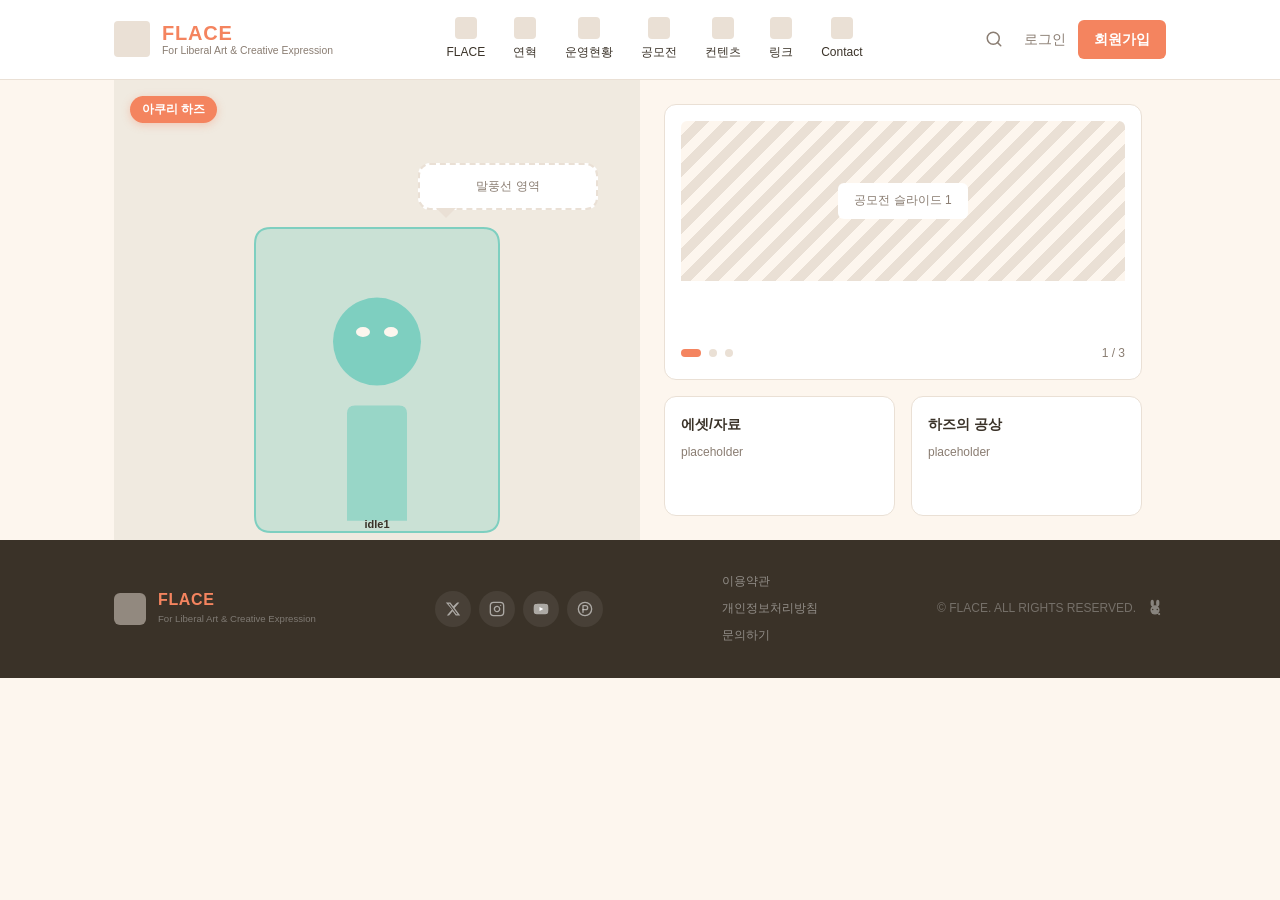
==== index.html @ d56f34ef "init: FLACE 웹사이트 초기 구조" ====
<!DOCTYPE html>
<html lang="ko">
<head>
  <meta charset="UTF-8" />
  <meta name="viewport" content="width=device-width, initial-scale=1.0" />
  <meta name="description" content="FLACE 공식 웹사이트 — For Liberal Art & Creative Expression" />
  <title>FLACE</title>
  <link rel="stylesheet" href="css/style.css" />
</head>
<body>

  <!-- ===== HEADER ===== -->
  <header class="site-header">
    <div class="nav-container">

      <!-- 좌측: 로고 -->
      <a href="index.html" class="nav-logo">
        <span class="nav-logo__mark icon-placeholder" aria-hidden="true"></span>
        <div class="nav-logo__group">
          <span class="nav-logo__name">FLACE</span>
          <span class="nav-logo__sub">For Liberal Art &amp; Creative Expression</span>
        </div>
      </a>

      <!-- 중앙+우측 드로어 (데스크탑: 수평 / 모바일: 드롭다운) -->
      <div class="nav-drawer" id="navDrawer">

        <!-- 중앙: 네비 항목 -->
        <ul class="nav-menu">
          <li class="nav-item">
            <a href="pages/flace.html" class="nav-link">
              <span class="nav-link__icon icon-placeholder" aria-hidden="true"></span>
              <span class="nav-link__text">FLACE</span>
            </a>
          </li>
          <li class="nav-item">
            <a href="pages/history.html" class="nav-link">
              <span class="nav-link__icon icon-placeholder" aria-hidden="true"></span>
              <span class="nav-link__text">연혁</span>
            </a>
          </li>
          <li class="nav-item">
            <a href="pages/operation.html" class="nav-link">
              <span class="nav-link__icon icon-placeholder" aria-hidden="true"></span>
              <span class="nav-link__text">운영현황</span>
            </a>
          </li>
          <li class="nav-item">
            <a href="pages/contest.html" class="nav-link">
              <span class="nav-link__icon icon-placeholder" aria-hidden="true"></span>
              <span class="nav-link__text">공모전</span>
            </a>
          </li>
          <li class="nav-item">
            <a href="pages/contents.html" class="nav-link">
              <span class="nav-link__icon icon-placeholder" aria-hidden="true"></span>
              <span class="nav-link__text">컨텐츠</span>
            </a>
          </li>
          <li class="nav-item">
            <a href="pages/links.html" class="nav-link">
              <span class="nav-link__icon icon-placeholder" aria-hidden="true"></span>
              <span class="nav-link__text">링크</span>
            </a>
          </li>
          <li class="nav-item">
            <a href="pages/contact.html" class="nav-link">
              <span class="nav-link__icon icon-placeholder" aria-hidden="true"></span>
              <span class="nav-link__text">Contact</span>
            </a>
          </li>
        </ul>

        <!-- 우측: 검색·로그인·회원가입 -->
        <div class="nav-actions">
          <button class="nav-search-btn" aria-label="검색">
            <svg xmlns="http://www.w3.org/2000/svg" width="18" height="18" viewBox="0 0 24 24"
                 fill="none" stroke="currentColor" stroke-width="2" stroke-linecap="round" stroke-linejoin="round"
                 aria-hidden="true">
              <circle cx="11" cy="11" r="8"/><line x1="21" y1="21" x2="16.65" y2="16.65"/>
            </svg>
          </button>
          <a href="#" class="nav-login">로그인</a>
          <a href="#" class="btn btn--primary">회원가입</a>
        </div>

      </div><!-- /nav-drawer -->

      <!-- 모바일 햄버거 -->
      <button class="nav-toggle" id="navToggle" aria-label="메뉴 열기" aria-expanded="false">
        <span class="nav-toggle__bar"></span>
        <span class="nav-toggle__bar"></span>
        <span class="nav-toggle__bar"></span>
      </button>

    </div>
  </header>


  <!-- ===== MAIN ===== -->
  <main>

    <!-- ── HERO SECTION ── -->
    <section class="section section--hero" id="hero">
      <div class="container">
        <div class="hero__layout">

          <!-- 좌측: 캐릭터 스테이지 -->
          <div class="hero__left">
            <!-- Layer 0: 배경 -->
            <div class="hero__bg" aria-hidden="true"></div>

            <!-- Layer 1: 말풍선 -->
            <div class="hero__bubble" id="heroBubble" aria-hidden="true">
              <img class="hero__bubble-img" id="heroBubbleImg" src="" alt="" />
              <!-- 이미지 없을 때 보이는 placeholder -->
              <div class="hero__bubble-ph">말풍선 영역</div>
            </div>

            <!-- Layer 2: 캐릭터 캔버스 -->
            <div class="hero__character" id="heroCharacter">
              <canvas class="sprite-canvas" id="spriteCanvas"
                      width="260" height="320" aria-label="캐릭터 애니메이션"></canvas>
            </div>

            <!-- Layer 3: 아쿠리 하즈 태그 버튼 -->
            <button class="hero__tag-btn" id="tagBtn" aria-haspopup="dialog">
              아쿠리 하즈
            </button>
          </div>

          <!-- 우측: 카드 영역 -->
          <div class="hero__right">

            <!-- 공모전 슬라이더 -->
            <div class="hero-card hero-card--contest" id="contestSlider" aria-label="공모전 슬라이더">
              <div class="slider__viewport">
                <div class="slider__track" id="sliderTrack">
                  <!-- 각 슬라이드의 src를 공모전별 이미지로 교체 -->
                  <div class="slider__slide slide-ph">
                    <img class="slide__img" src="assets/images/card_contest.png" alt="공모전 1"
                         onerror="this.style.display='none'" loading="lazy">
                    <p class="slide-ph__label">공모전 슬라이드 1</p>
                  </div>
                  <div class="slider__slide slide-ph">
                    <img class="slide__img" src="assets/images/card_contest.png" alt="공모전 2"
                         onerror="this.style.display='none'" loading="lazy">
                    <p class="slide-ph__label">공모전 슬라이드 2</p>
                  </div>
                  <div class="slider__slide slide-ph">
                    <img class="slide__img" src="assets/images/card_contest.png" alt="공모전 3"
                         onerror="this.style.display='none'" loading="lazy">
                    <p class="slide-ph__label">공모전 슬라이드 3</p>
                  </div>
                </div>
              </div>
              <div class="slider__controls">
                <div class="slider__dots" id="sliderDots">
                  <button class="slider__dot is-active" data-index="0" aria-label="1번 슬라이드"></button>
                  <button class="slider__dot" data-index="1" aria-label="2번 슬라이드"></button>
                  <button class="slider__dot" data-index="2" aria-label="3번 슬라이드"></button>
                </div>
                <span class="slider__counter" id="sliderCounter">1 / 3</span>
              </div>
            </div>

            <!-- 하단 2 카드 -->
            <div class="hero__bottom-cards">
              <div class="hero-card hero-card--assets">
                <div class="hero-card__img-wrap">
                  <img class="hero-card__img" src="assets/images/card_asset.png" alt="에셋/자료"
                       onerror="this.closest('.hero-card__img-wrap').style.display='none'" loading="lazy">
                </div>
                <h3 class="hero-card__title">에셋/자료</h3>
                <p class="hero-card__desc">placeholder</p>
              </div>
              <div class="hero-card hero-card--imagination">
                <div class="hero-card__img-wrap">
                  <img class="hero-card__img" src="assets/images/card_haz.png" alt="하즈의 공상"
                       onerror="this.closest('.hero-card__img-wrap').style.display='none'" loading="lazy">
                </div>
                <h3 class="hero-card__title">하즈의 공상</h3>
                <p class="hero-card__desc">placeholder</p>
              </div>
            </div>

          </div><!-- /hero__right -->
        </div><!-- /hero__layout -->
      </div>
    </section>

  </main>


  <!-- ===== FOOTER ===== -->
  <footer class="site-footer">
    <div class="container">
      <div class="footer__layout">

        <!-- 좌측: 브랜드 -->
        <div class="footer__brand">
          <span class="footer__logo-mark icon-placeholder" aria-hidden="true"></span>
          <div class="footer__logo-group">
            <p class="footer__logo-name">FLACE</p>
            <p class="footer__logo-sub">For Liberal Art &amp; Creative Expression</p>
          </div>
        </div>

        <!-- 중앙 좌: SNS 아이콘 -->
        <nav class="footer__sns" aria-label="SNS 링크">
          <a href="#" class="footer__sns-link" aria-label="X (Twitter)">
            <svg xmlns="http://www.w3.org/2000/svg" viewBox="0 0 24 24" width="16" height="16" fill="currentColor" aria-hidden="true">
              <path d="M18.244 2.25h3.308l-7.227 8.26 8.502 11.24H16.17l-4.714-6.231-5.401 6.231H2.747l7.73-8.835L1.254 2.25H8.08l4.261 5.635zm-1.161 17.52h1.833L7.084 4.126H5.117z"/>
            </svg>
          </a>
          <a href="#" class="footer__sns-link" aria-label="인스타그램">
            <svg xmlns="http://www.w3.org/2000/svg" viewBox="0 0 24 24" width="16" height="16" fill="none" stroke="currentColor" stroke-width="2" stroke-linecap="round" stroke-linejoin="round" aria-hidden="true">
              <rect x="2" y="2" width="20" height="20" rx="5" ry="5"/>
              <path d="M16 11.37A4 4 0 1 1 12.63 8 4 4 0 0 1 16 11.37z"/>
              <line x1="17.5" y1="6.5" x2="17.51" y2="6.5"/>
            </svg>
          </a>
          <a href="#" class="footer__sns-link" aria-label="유튜브">
            <svg xmlns="http://www.w3.org/2000/svg" viewBox="0 0 24 24" width="16" height="16" aria-hidden="true">
              <path fill="currentColor" d="M22.54 6.42a2.78 2.78 0 0 0-1.95-1.96C18.88 4 12 4 12 4s-6.88 0-8.59.46a2.78 2.78 0 0 0-1.95 1.96A29 29 0 0 0 1 12a29 29 0 0 0 .46 5.58 2.78 2.78 0 0 0 1.95 1.96C5.12 20 12 20 12 20s6.88 0 8.59-.46a2.78 2.78 0 0 0 1.95-1.96A29 29 0 0 0 23 12a29 29 0 0 0-.46-5.58z"/>
              <polygon fill="white" points="9.75 15.02 15.5 12 9.75 8.98 9.75 15.02"/>
            </svg>
          </a>
          <a href="#" class="footer__sns-link" aria-label="픽시브">
            <svg xmlns="http://www.w3.org/2000/svg" viewBox="0 0 24 24" width="16" height="16" fill="none" stroke="currentColor" stroke-width="2" stroke-linecap="round" stroke-linejoin="round" aria-hidden="true">
              <circle cx="12" cy="12" r="10"/>
              <path d="M9 7h4a3 3 0 0 1 0 6H9V7z"/>
              <line x1="9" y1="13" x2="9" y2="17"/>
            </svg>
          </a>
        </nav>

        <!-- 중앙 우: 텍스트 링크 -->
        <nav class="footer__links" aria-label="사이트 링크">
          <a href="#" class="footer__link">이용약관</a>
          <a href="#" class="footer__link">개인정보처리방침</a>
          <a href="#" class="footer__link">문의하기</a>
        </nav>

        <!-- 우측: 카피라이트 + 토끼 -->
        <div class="footer__copy-area">
          <p class="footer__copy">&copy; FLACE. ALL RIGHTS RESERVED.</p>
          <svg class="footer__rabbit" xmlns="http://www.w3.org/2000/svg" viewBox="0 0 24 24" width="22" height="22" fill="currentColor" aria-hidden="true">
            <ellipse cx="9" cy="5.5" rx="1.8" ry="3.5"/>
            <ellipse cx="15" cy="5.5" rx="1.8" ry="3.5"/>
            <circle cx="12" cy="13" r="5"/>
            <circle cx="9.5" cy="12.5" r="0.8" fill="var(--color-text)"/>
            <circle cx="14.5" cy="12.5" r="0.8" fill="var(--color-text)"/>
            <circle cx="16.5" cy="17.5" r="1.2"/>
          </svg>
        </div>

      </div>
    </div>
  </footer>


  <!-- ===== 아쿠리 하즈 팝업 ===== -->
  <div class="popup-overlay" id="tagPopup" aria-hidden="true" role="dialog"
       aria-modal="true" aria-labelledby="tagPopupTitle">
    <div class="popup">
      <button class="popup__close" id="tagPopupClose" aria-label="닫기">
        <svg xmlns="http://www.w3.org/2000/svg" width="20" height="20" viewBox="0 0 24 24"
             fill="none" stroke="currentColor" stroke-width="2.5" stroke-linecap="round" aria-hidden="true">
          <line x1="18" y1="6" x2="6" y2="18"/><line x1="6" y1="6" x2="18" y2="18"/>
        </svg>
      </button>
      <div class="popup__inner">
        <!-- 캐릭터 일러스트 (assets/images/haz_popup.png) -->
        <div class="popup__illust" id="popupIllust">
          <img class="popup__illust-img" src="assets/images/haz_popup.png" alt="아쿠리 하즈"
               onerror="this.closest('.popup__illust').classList.add('popup__illust--empty'); this.remove();">
        </div>
        <!-- 캐릭터 정보 -->
        <div class="popup__info">
          <h2 class="popup__name" id="tagPopupTitle">아쿠리 하즈</h2>
          <p class="popup__desc">
            FLACE의 마스코트 캐릭터입니다. 자유로운 창작을 사랑하며 다양한 캠페인에 함께합니다.
            추후 자세한 소개와 설정이 업데이트될 예정입니다.
          </p>
          <a href="pages/fanart_guide.html" class="btn btn--primary popup__guide-btn">
            2차 창작 가이드 보기 →
          </a>
        </div>
      </div>
    </div>
  </div>


  <script src="js/main.js"></script>
</body>
</html>
---- css/style.css ----
/* =============================================
   CSS VARIABLES
   ============================================= */
:root {
  /* Colors */
  --color-bg:         #FDF6EE;
  --color-bg-alt:     #FFF8F2;
  --color-primary:    #F4845F;
  --color-primary-dk: #D96A45;
  --color-mint:       #7ECFC0;
  --color-lavender:   #B8A9D9;
  --color-text:       #3A3228;
  --color-text-muted: #8A7D72;
  --color-border:     #EAE0D5;
  --color-white:      #FFFFFF;

  /* Typography */
  --font-base: 'Pretendard', 'Noto Sans KR', sans-serif;
  --fs-xs:  0.75rem;
  --fs-sm:  0.875rem;
  --fs-md:  1rem;
  --fs-lg:  1.25rem;
  --fs-xl:  1.5rem;
  --fs-2xl: 2rem;
  --fs-3xl: 2.75rem;

  /* Spacing */
  --sp-1:  0.25rem;
  --sp-2:  0.5rem;
  --sp-3:  0.75rem;
  --sp-4:  1rem;
  --sp-6:  1.5rem;
  --sp-8:  2rem;
  --sp-12: 3rem;
  --sp-16: 4rem;
  --sp-24: 6rem;

  /* Layout */
  --container-max: 1100px;
  --header-h:      80px;
  --radius-sm:     6px;
  --radius-md:     12px;
  --radius-lg:     20px;

  /* Transitions */
  --transition: 0.2s ease;
}


/* =============================================
   RESET
   ============================================= */
*, *::before, *::after {
  box-sizing: border-box;
  margin: 0;
  padding: 0;
}

html {
  scroll-behavior: smooth;
  font-size: 16px;
}

body {
  font-family: var(--font-base);
  background-color: var(--color-bg);
  color: var(--color-text);
  line-height: 1.6;
  -webkit-font-smoothing: antialiased;
}

img, svg { display: block; max-width: 100%; }
a { color: inherit; text-decoration: none; }
ul, ol { list-style: none; }
button { cursor: pointer; border: none; background: none; font: inherit; }


/* =============================================
   UTILITIES
   ============================================= */
.container {
  width: 100%;
  max-width: var(--container-max);
  margin-inline: auto;
  padding-inline: var(--sp-6);
}

.btn {
  display: inline-flex;
  align-items: center;
  justify-content: center;
  padding: var(--sp-2) var(--sp-4);
  border-radius: var(--radius-sm);
  font-size: var(--fs-sm);
  font-weight: 600;
  transition: background-color var(--transition), color var(--transition);
  white-space: nowrap;
}

.btn--primary {
  background-color: var(--color-primary);
  color: var(--color-white);
}
.btn--primary:hover { background-color: var(--color-primary-dk); }


/* =============================================
   HEADER / NAV
   ============================================= */
.site-header {
  position: sticky;
  top: 0;
  z-index: 200;
  height: var(--header-h);
  background-color: var(--color-white);
  border-bottom: 1px solid var(--color-border);
}

.nav-container {
  display: flex;
  align-items: center;
  height: 100%;
  max-width: var(--container-max);
  margin-inline: auto;
  padding-inline: var(--sp-6);
  gap: var(--sp-4);
}

/* ── 로고 ── */
.nav-logo {
  display: flex;
  align-items: center;
  gap: var(--sp-3);
  flex-shrink: 0;
  text-decoration: none;
}

.nav-logo__mark {
  width: 36px;
  height: 36px;
  border-radius: var(--radius-sm);
  flex-shrink: 0;
}

.nav-logo__group {
  display: flex;
  flex-direction: column;
  line-height: 1.2;
}

.nav-logo__name {
  font-size: var(--fs-lg);
  font-weight: 800;
  color: var(--color-primary);
  letter-spacing: 0.04em;
}

.nav-logo__sub {
  font-size: 0.65rem;
  color: var(--color-text-muted);
  white-space: nowrap;
}

/* ── 드로어 (중앙 + 우측 묶음) ── */
.nav-drawer {
  display: flex;
  align-items: center;
  flex: 1;
  gap: var(--sp-4);
  justify-content: space-between;
}

/* ── 네비 메뉴 ── */
.nav-menu {
  display: flex;
  align-items: center;
  gap: var(--sp-1);
  margin-inline: auto;
}

.nav-link {
  display: flex;
  flex-direction: column;
  align-items: center;
  gap: var(--sp-1);
  padding: var(--sp-2) var(--sp-3);
  border-radius: var(--radius-sm);
  color: var(--color-text);
  transition: background-color var(--transition), color var(--transition);
}

.nav-link:hover {
  background-color: var(--color-bg);
  color: var(--color-primary);
}

.nav-link__icon {
  width: 22px;
  height: 22px;
  border-radius: 4px;
  flex-shrink: 0;
}

.nav-link__text {
  font-size: var(--fs-xs);
  font-weight: 500;
  white-space: nowrap;
}

/* ── 우측 액션 ── */
.nav-actions {
  display: flex;
  align-items: center;
  gap: var(--sp-3);
  flex-shrink: 0;
}

.nav-search-btn {
  display: flex;
  align-items: center;
  justify-content: center;
  width: 36px;
  height: 36px;
  border-radius: var(--radius-sm);
  color: var(--color-text-muted);
  transition: background-color var(--transition), color var(--transition);
}
.nav-search-btn:hover {
  background-color: var(--color-bg);
  color: var(--color-primary);
}

.nav-login {
  font-size: var(--fs-sm);
  font-weight: 500;
  color: var(--color-text-muted);
  white-space: nowrap;
  transition: color var(--transition);
}
.nav-login:hover { color: var(--color-primary); }

/* ── 햄버거 (모바일 전용) ── */
.nav-toggle {
  display: none;
  flex-direction: column;
  justify-content: center;
  gap: 5px;
  padding: var(--sp-2);
  margin-left: auto;
  flex-shrink: 0;
}

.nav-toggle__bar {
  display: block;
  width: 24px;
  height: 2px;
  background-color: var(--color-text);
  border-radius: 2px;
  transform-origin: center;
  transition: transform var(--transition), opacity var(--transition);
}

/* X 상태 */
.nav-toggle.is-open .nav-toggle__bar:nth-child(1) {
  transform: translateY(7px) rotate(45deg);
}
.nav-toggle.is-open .nav-toggle__bar:nth-child(2) {
  opacity: 0;
  transform: scaleX(0);
}
.nav-toggle.is-open .nav-toggle__bar:nth-child(3) {
  transform: translateY(-7px) rotate(-45deg);
}


/* =============================================
   SECTIONS (공통)
   ============================================= */
.section { padding-block: var(--sp-24); }
.section:nth-child(even) { background-color: var(--color-bg-alt); }

.section__title {
  font-size: var(--fs-2xl);
  font-weight: 700;
  margin-bottom: var(--sp-8);
}

.section__body { min-height: 120px; }


/* =============================================
   HERO SECTION
   ============================================= */
.section--hero {
  padding-block: 0;
  overflow: hidden;
}

/* 좌/우 2분할 그리드 */
.hero__layout {
  display: grid;
  grid-template-columns: 1fr 1fr;
  min-height: 460px;
}

/* ── 좌측: 캐릭터 스테이지 ── */
.hero__left {
  position: relative;
  overflow: hidden;
  background-color: var(--color-bg-alt);
  min-height: 460px;
}

/* Layer 0: 배경 이미지 */
.hero__bg {
  position: absolute;
  inset: 0;
  z-index: 0;
  background-color: #F0EAE0;
  background-image: url('../assets/background/hero_bg.png');
  background-size: auto;      /* 원본 비율 유지 */
  background-repeat: repeat;  /* 타일 반복 */
}

/* Layer 1: 말풍선 */
.hero__bubble {
  position: absolute;
  z-index: 1;
  right: 8%;
  top: 18%;
  width: 44%;
  max-width: 180px;
  transition: opacity 0.25s ease;
}

.hero__bubble.is-hidden {
  opacity: 0;
  pointer-events: none;
}

.hero__bubble-img {
  width: 100%;
  height: auto;
  display: block;
}

/* 이미지 없을 때 placeholder */
.hero__bubble-ph {
  background: var(--color-white);
  border: 2px dashed var(--color-border);
  border-radius: var(--radius-md);
  padding: var(--sp-3) var(--sp-4);
  font-size: var(--fs-xs);
  color: var(--color-text-muted);
  text-align: center;
  position: relative;
}
.hero__bubble-ph::after {
  content: '';
  position: absolute;
  bottom: -10px;
  left: 16px;
  border-width: 10px 10px 0;
  border-style: solid;
  border-color: var(--color-border) transparent transparent;
}

/* 이미지 로드되면 placeholder 숨김 (JS에서 클래스 토글) */
.hero__bubble.has-image .hero__bubble-ph { display: none; }
.hero__bubble:not(.has-image) .hero__bubble-img { display: none; }

/* Layer 2: 캐릭터 */
.hero__character {
  position: absolute;
  z-index: 2;
  bottom: 0;
  left: 50%;
  transform: translateX(-50%);
}

.sprite-canvas {
  display: block;
  image-rendering: pixelated;
}

/* Layer 3: 태그 버튼 */
.hero__tag-btn {
  position: absolute;
  z-index: 3;
  top: var(--sp-4);
  left: var(--sp-4);
  background-color: var(--color-primary);
  color: var(--color-white);
  font-size: var(--fs-xs);
  font-weight: 700;
  padding: var(--sp-1) var(--sp-3);
  border-radius: 999px;
  box-shadow: 0 2px 8px rgba(244, 132, 95, 0.35);
  transition: background-color var(--transition), transform var(--transition);
}
.hero__tag-btn:hover {
  background-color: var(--color-primary-dk);
  transform: translateY(-1px);
}

/* ── 우측: 카드 영역 ── */
.hero__right {
  display: flex;
  flex-direction: column;
  gap: var(--sp-4);
  padding: var(--sp-6);
  background-color: var(--color-bg);
}

/* 공모전 슬라이더 카드 */
.hero-card {
  background-color: var(--color-white);
  border: 1px solid var(--color-border);
  border-radius: var(--radius-md);
  overflow: hidden;
}

.hero-card--contest {
  flex: 1;
  display: flex;
  flex-direction: column;
  padding: var(--sp-4);
}

/* 하단 2 카드 그리드 */
.hero__bottom-cards {
  display: grid;
  grid-template-columns: 1fr 1fr;
  gap: var(--sp-4);
  flex-shrink: 0;
}

.hero-card--assets,
.hero-card--imagination {
  padding: var(--sp-4);
  min-height: 120px;
}

/* 카드 상단 이미지 영역 */
.hero-card__img-wrap {
  margin: calc(-1 * var(--sp-4));   /* 카드 padding 상쇄 → 가장자리까지 채움 */
  margin-bottom: var(--sp-3);
  overflow: hidden;
  border-radius: var(--radius-sm) var(--radius-sm) 0 0;
  aspect-ratio: 16 / 9;
  background-color: var(--color-border);
}

.hero-card__img {
  width: 100%;
  height: 100%;
  object-fit: cover;
  display: block;
}

.hero-card__title {
  font-size: var(--fs-sm);
  font-weight: 700;
  margin-bottom: var(--sp-2);
  color: var(--color-text);
}

.hero-card__desc {
  font-size: var(--fs-xs);
  color: var(--color-text-muted);
}


/* =============================================
   SLIDER (공모전)
   ============================================= */
.slider__viewport {
  overflow: hidden;
  border-radius: var(--radius-sm);
  flex: 1;
}

.slider__track {
  display: flex;
  transition: transform 0.45s cubic-bezier(0.4, 0, 0.2, 1);
}

.slider__slide {
  position: relative;   /* slide__img absolute 기준점 */
  flex: 0 0 100%;
  min-height: 160px;
}

/* 슬라이드 placeholder */
.slide-ph {
  background: repeating-linear-gradient(
    135deg,
    var(--color-bg),
    var(--color-bg) 10px,
    var(--color-border) 10px,
    var(--color-border) 20px
  );
  display: flex;
  align-items: center;
  justify-content: center;
}
.slide-ph__label {
  background: var(--color-white);
  padding: var(--sp-2) var(--sp-4);
  border-radius: var(--radius-sm);
  font-size: var(--fs-xs);
  color: var(--color-text-muted);
  position: relative;   /* 이미지 위에 떠있도록 */
  z-index: 1;
}

/* 슬라이드 실제 이미지 (placeholder 위에 덮어씀) */
.slide__img {
  position: absolute;
  inset: 0;
  width: 100%;
  height: 100%;
  object-fit: cover;
  border-radius: var(--radius-sm);
  z-index: 0;
}

/* 컨트롤 */
.slider__controls {
  display: flex;
  align-items: center;
  justify-content: space-between;
  margin-top: var(--sp-3);
}

.slider__dots {
  display: flex;
  gap: var(--sp-2);
  align-items: center;
}

.slider__dot {
  width: 8px;
  height: 8px;
  border-radius: 50%;
  background-color: var(--color-border);
  padding: 0;
  transition: width var(--transition), background-color var(--transition), border-radius var(--transition);
}

.slider__dot.is-active {
  width: 20px;
  border-radius: 4px;
  background-color: var(--color-primary);
}

.slider__counter {
  font-size: var(--fs-xs);
  color: var(--color-text-muted);
  font-variant-numeric: tabular-nums;
}


/* =============================================
   CARD GRID (하단 섹션용)
   ============================================= */
.card-grid {
  display: grid;
  grid-template-columns: repeat(auto-fill, minmax(240px, 1fr));
  gap: var(--sp-6);
}

.card {
  background-color: var(--color-white);
  border: 1px solid var(--color-border);
  border-radius: var(--radius-md);
  padding: var(--sp-6);
  transition: box-shadow var(--transition), transform var(--transition);
}

.card:hover {
  box-shadow: 0 4px 16px rgba(0, 0, 0, 0.08);
  transform: translateY(-2px);
}


/* =============================================
   PLACEHOLDERS (개발용)
   ============================================= */
.icon-placeholder {
  display: inline-block;
  background-color: var(--color-border);
  border-radius: 4px;
  flex-shrink: 0;
}

.card-placeholder {
  min-height: 160px;
  background: repeating-linear-gradient(
    45deg,
    var(--color-bg),
    var(--color-bg) 8px,
    var(--color-border) 8px,
    var(--color-border) 16px
  );
}


/* =============================================
   POPUP / MODAL
   ============================================= */
.popup-overlay {
  position: fixed;
  inset: 0;
  z-index: 500;
  background-color: rgba(58, 50, 40, 0.5);
  display: flex;
  align-items: center;
  justify-content: center;
  padding: var(--sp-6);
  opacity: 0;
  pointer-events: none;
  transition: opacity var(--transition);
}

.popup-overlay.is-open {
  opacity: 1;
  pointer-events: auto;
}

.popup {
  background-color: var(--color-white);
  border-radius: var(--radius-lg);
  padding: var(--sp-8);
  width: 100%;
  max-width: 480px;
  position: relative;
  transform: translateY(16px);
  transition: transform var(--transition);
}

.popup-overlay.is-open .popup {
  transform: translateY(0);
}

.popup__close {
  position: absolute;
  top: var(--sp-4);
  right: var(--sp-4);
  font-size: var(--fs-xl);
  color: var(--color-text-muted);
  width: 32px;
  height: 32px;
  display: flex;
  align-items: center;
  justify-content: center;
  border-radius: var(--radius-sm);
  transition: background-color var(--transition), color var(--transition);
}
.popup__close:hover {
  background-color: var(--color-bg);
  color: var(--color-text);
}

.popup__title {
  font-size: var(--fs-xl);
  font-weight: 700;
  margin-bottom: var(--sp-6);
  color: var(--color-primary);
}

.popup__placeholder {
  font-size: var(--fs-sm);
  color: var(--color-text-muted);
  text-align: center;
  padding: var(--sp-8) 0;
}


/* =============================================
   FOOTER
   ============================================= */
.site-footer {
  background-color: var(--color-text);
}

.footer__layout {
  display: flex;
  align-items: center;
  justify-content: space-between;
  gap: var(--sp-6);
  padding-block: var(--sp-8);
  flex-wrap: wrap;
}

/* 브랜드 */
.footer__brand {
  display: flex;
  align-items: center;
  gap: var(--sp-3);
  flex-shrink: 0;
}

.footer__logo-mark {
  width: 32px;
  height: 32px;
  border-radius: var(--radius-sm);
  flex-shrink: 0;
  opacity: 0.5;
}

.footer__logo-group {
  display: flex;
  flex-direction: column;
  gap: 3px;
}

.footer__logo-name {
  font-size: var(--fs-md);
  font-weight: 800;
  color: var(--color-primary);
  letter-spacing: 0.04em;
  line-height: 1;
}

.footer__logo-sub {
  font-size: 0.6rem;
  color: rgba(255, 255, 255, 0.35);
  white-space: nowrap;
}

/* SNS */
.footer__sns {
  display: flex;
  align-items: center;
  gap: var(--sp-2);
}

.footer__sns-link {
  display: flex;
  align-items: center;
  justify-content: center;
  width: 36px;
  height: 36px;
  border-radius: 50%;
  background-color: rgba(255, 255, 255, 0.07);
  color: rgba(255, 255, 255, 0.55);
  transition: background-color var(--transition), color var(--transition);
}

.footer__sns-link:hover {
  background-color: var(--color-primary);
  color: var(--color-white);
}

/* 텍스트 링크 */
.footer__links {
  display: flex;
  flex-direction: column;
  gap: var(--sp-2);
}

.footer__link {
  font-size: var(--fs-xs);
  color: rgba(255, 255, 255, 0.45);
  white-space: nowrap;
  transition: color var(--transition);
}

.footer__link:hover { color: var(--color-primary); }

/* 카피라이트 */
.footer__copy-area {
  display: flex;
  align-items: center;
  gap: var(--sp-2);
  flex-shrink: 0;
}

.footer__copy {
  font-size: var(--fs-xs);
  color: rgba(255, 255, 255, 0.3);
  white-space: nowrap;
}

.footer__rabbit {
  color: rgba(255, 255, 255, 0.4);
  flex-shrink: 0;
}


/* =============================================
   NAV — ACTIVE STATE
   ============================================= */
.nav-link[aria-current="page"],
.nav-link.is-active {
  color: var(--color-primary);
  background-color: rgba(244, 132, 95, 0.08);
}


/* =============================================
   POPUP — CHARACTER INNER LAYOUT
   ============================================= */
.popup {
  max-width: 600px;
}

.popup__inner {
  display: flex;
  gap: var(--sp-6);
  align-items: flex-start;
}

.popup__illust {
  flex-shrink: 0;
  width: 160px;
  min-height: 200px;
  background-color: var(--color-border);
  border-radius: var(--radius-md);
  overflow: hidden;
  display: flex;
  align-items: center;
  justify-content: center;
}

.popup__illust-img {
  width: 100%;
  height: auto;
  display: block;
}

.popup__illust--empty::after {
  content: '이미지\A준비 중';
  white-space: pre;
  font-size: var(--fs-xs);
  color: var(--color-text-muted);
  text-align: center;
  line-height: 1.6;
}

.popup__info {
  flex: 1;
  display: flex;
  flex-direction: column;
  gap: var(--sp-4);
}

.popup__name {
  font-size: var(--fs-2xl);
  font-weight: 800;
  color: var(--color-primary);
  line-height: 1.2;
}

.popup__desc {
  font-size: var(--fs-sm);
  color: var(--color-text-muted);
  line-height: 1.8;
}

.popup__guide-btn {
  align-self: flex-start;
  text-decoration: none;
}

@media (max-width: 480px) {
  .popup__inner { flex-direction: column; }
  .popup__illust { width: 100%; min-height: 140px; }
}


/* =============================================
   SUBPAGE — LAYOUT
   ============================================= */
.subpage-hero {
  background-color: var(--color-bg-alt);
  border-bottom: 3px solid var(--color-primary);
  padding-block: var(--sp-10) var(--sp-8);
}

.subpage-hero__title {
  font-size: var(--fs-3xl);
  font-weight: 800;
  color: var(--color-text);
  line-height: 1.2;
}

.subpage-hero__desc {
  margin-top: var(--sp-2);
  font-size: var(--fs-md);
  color: var(--color-text-muted);
}

.subpage-content {
  padding-block: var(--sp-12) var(--sp-20);
  min-height: 320px;
}

.subpage-placeholder {
  color: var(--color-text-muted);
  font-size: var(--fs-sm);
  text-align: center;
  padding-block: var(--sp-16);
}


/* =============================================
   TABS (contents.html)
   ============================================= */
.tab-nav {
  display: flex;
  gap: 0;
  border-bottom: 2px solid var(--color-border);
  margin-bottom: var(--sp-8);
}

.tab-btn {
  padding: var(--sp-3) var(--sp-6);
  font-size: var(--fs-sm);
  font-weight: 600;
  color: var(--color-text-muted);
  border-bottom: 2px solid transparent;
  margin-bottom: -2px;
  border-radius: var(--radius-sm) var(--radius-sm) 0 0;
  transition: color var(--transition), border-color var(--transition),
              background-color var(--transition);
  cursor: pointer;
}

.tab-btn:hover {
  color: var(--color-primary);
  background-color: rgba(244, 132, 95, 0.06);
}

.tab-btn.is-active {
  color: var(--color-primary);
  border-bottom-color: var(--color-primary);
  background-color: transparent;
}

.tab-panel { display: none; }
.tab-panel.is-active { display: block; }


/* =============================================
   OPERATION TABLE (operation.html)
   ============================================= */
.operation-meta {
  margin-bottom: var(--sp-6);
  font-size: var(--fs-xs);
  color: var(--color-text-muted);
}

.table-wrap {
  overflow-x: auto;
  -webkit-overflow-scrolling: touch;
  border-radius: var(--radius-md);
  border: 1px solid var(--color-border);
}

.operation-table {
  width: 100%;
  border-collapse: collapse;
  font-size: var(--fs-sm);
  white-space: nowrap;
}

.operation-table th,
.operation-table td {
  padding: var(--sp-3) var(--sp-5);
  text-align: left;
  border-bottom: 1px solid var(--color-border);
}

.operation-table th {
  font-weight: 600;
  color: var(--color-text);
  background-color: var(--color-bg-alt);
}

.operation-table tbody tr:last-child td {
  border-bottom: none;
}

.operation-table tbody tr:hover td {
  background-color: rgba(244, 132, 95, 0.04);
}

.operation-table td {
  color: var(--color-text-muted);
}

.operation-table .col-amount { text-align: right; font-variant-numeric: tabular-nums; }


/* =============================================
   FANART GUIDE (fanart_guide.html)
   ============================================= */
.guide-section {
  margin-bottom: var(--sp-12);
}

.guide-section__title {
  font-size: var(--fs-lg);
  font-weight: 700;
  color: var(--color-text);
  margin-bottom: var(--sp-4);
  padding-bottom: var(--sp-2);
  border-bottom: 2px solid var(--color-primary);
  display: inline-block;
}

.guide-list {
  list-style: none;
  display: flex;
  flex-direction: column;
  gap: var(--sp-3);
}

.guide-list li {
  padding-left: var(--sp-5);
  position: relative;
  font-size: var(--fs-sm);
  color: var(--color-text-muted);
  line-height: 1.7;
}

.guide-list li::before {
  content: '✓';
  position: absolute;
  left: 0;
  color: var(--color-primary);
  font-weight: 700;
}

.guide-list--deny li::before {
  content: '✗';
  color: #e05a5a;
}

.guide-note {
  margin-top: var(--sp-6);
  padding: var(--sp-4) var(--sp-5);
  background-color: var(--color-bg-alt);
  border-left: 3px solid var(--color-primary);
  border-radius: 0 var(--radius-sm) var(--radius-sm) 0;
  font-size: var(--fs-sm);
  color: var(--color-text-muted);
  line-height: 1.7;
}


/* =============================================
   RESPONSIVE — TABLET (max 1024px)
   ============================================= */
@media (max-width: 1024px) {
  .nav-logo__sub { display: none; }
  .nav-link { padding: var(--sp-2); }
  .nav-link__text { font-size: 0.65rem; }
}


/* =============================================
   RESPONSIVE — MOBILE (max 768px)
   ============================================= */
@media (max-width: 768px) {

  :root { --header-h: 60px; }

  /* ── Nav ── */
  .nav-toggle { display: flex; }

  .nav-drawer {
    display: none;
    position: absolute;
    top: var(--header-h);
    left: 0;
    right: 0;
    z-index: 10;
    flex-direction: column;
    align-items: stretch;
    gap: 0;
    background-color: var(--color-white);
    border-bottom: 1px solid var(--color-border);
    box-shadow: 0 4px 16px rgba(0, 0, 0, 0.08);
    max-height: calc(100vh - var(--header-h));
    overflow-y: auto;
  }

  .nav-drawer.is-open { display: flex; }

  .nav-menu {
    flex-direction: column;
    align-items: stretch;
    gap: 0;
    margin-inline: 0;
    padding: var(--sp-2) var(--sp-4);
  }

  .nav-link {
    flex-direction: row;
    justify-content: flex-start;
    gap: var(--sp-3);
    padding: var(--sp-3) var(--sp-2);
    border-radius: 0;
    border-bottom: 1px solid var(--color-border);
  }

  .nav-link__icon { width: 20px; height: 20px; }
  .nav-link__text { font-size: var(--fs-sm); }

  .nav-actions {
    flex-direction: row;
    justify-content: center;
    padding: var(--sp-4);
    border-top: 2px solid var(--color-border);
    gap: var(--sp-4);
  }

  /* ── Hero ── */
  .hero__layout {
    grid-template-columns: 1fr;
    min-height: unset;
  }

  /* 모바일: 캐릭터(좌) + 말풍선(우) 나란히
     HTML 순서는 bubble→character 이지만 order로 캐릭터를 좌측으로 */
  .hero__left {
    min-height: 280px;
    display: flex;
    align-items: flex-end;
    gap: 0;
  }

  .hero__character { order: 1; }
  .hero__bubble    { order: 2; align-self: center; }

  .hero__bg {
    position: absolute;
    inset: 0;
  }

  /* 캐릭터: 좌측 절반 */
  .hero__character {
    position: relative;
    z-index: 2;
    left: unset;
    transform: none;
    bottom: unset;
    flex: 0 0 50%;
    display: flex;
    align-items: flex-end;
    justify-content: center;
    padding-bottom: 0;
  }

  .sprite-canvas {
    width: 130px;
    height: 160px;
  }

  /* 말풍선: 우측 절반 */
  .hero__bubble {
    position: relative;
    z-index: 1;
    right: unset;
    top: unset;
    width: 50%;
    max-width: unset;
    display: flex;
    align-items: center;
    padding: var(--sp-4);
    align-self: center;
  }

  .hero__bubble-ph {
    width: 100%;
  }

  /* 태그 버튼: 모바일에서도 좌상단 */
  .hero__tag-btn {
    top: var(--sp-3);
    left: var(--sp-3);
    z-index: 3;
  }

  /* 우측 카드 영역: 세로 스택 */
  .hero__right {
    padding: var(--sp-4);
    gap: var(--sp-4);
  }

  .hero-card--contest {
    flex: unset;
    min-height: 200px;
  }

  /* 하단 카드: 공모전 → 에셋/자료 → 하즈의 공상 순서로 세로 */
  .hero__bottom-cards {
    grid-template-columns: 1fr;
  }

  /* ── Sections ── */
  .section { padding-block: var(--sp-16); }
  .card-grid { grid-template-columns: 1fr; }

  /* ── Footer ── */
  .footer__layout {
    flex-direction: column;
    align-items: flex-start;
    gap: var(--sp-6);
    padding-block: var(--sp-8);
  }

  .footer__links {
    flex-direction: row;
    flex-wrap: wrap;
    gap: var(--sp-2) var(--sp-4);
  }

  .footer__copy-area {
    width: 100%;
    justify-content: space-between;
  }
}
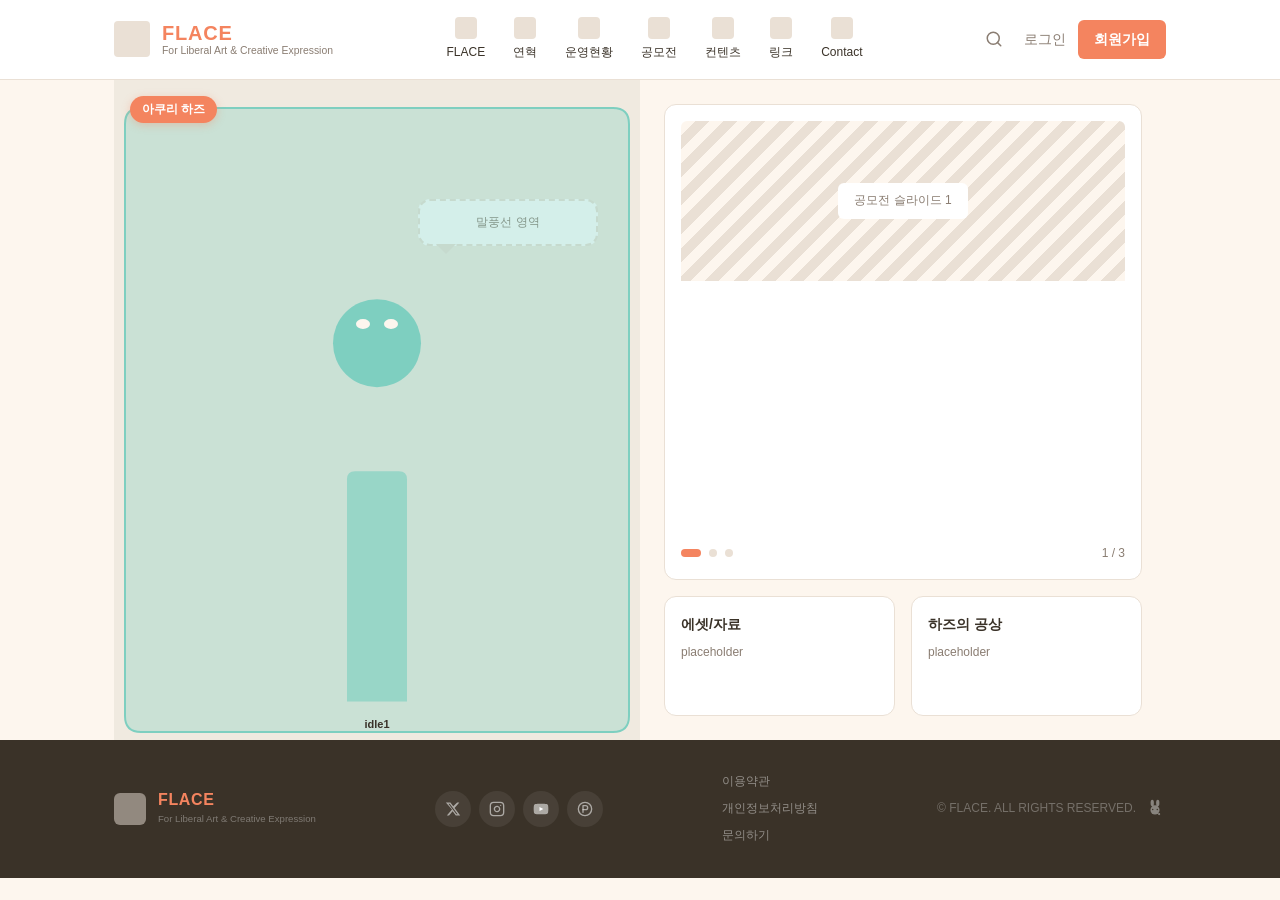
==== commit 9453c908: "update: 스프라이트 캔버스 520x640, 8FPS, 프레임 상수 분리" ====
--- a/index.html
+++ b/index.html
@@ -120,7 +120,7 @@
             <!-- Layer 2: 캐릭터 캔버스 -->
             <div class="hero__character" id="heroCharacter">
               <canvas class="sprite-canvas" id="spriteCanvas"
-                      width="260" height="320" aria-label="캐릭터 애니메이션"></canvas>
+                      width="520" height="640" aria-label="캐릭터 애니메이션"></canvas>
             </div>
 
             <!-- Layer 3: 아쿠리 하즈 태그 버튼 -->
--- a/css/style.css
+++ b/css/style.css
@@ -300,7 +300,7 @@
 .hero__layout {
   display: grid;
   grid-template-columns: 1fr 1fr;
-  min-height: 460px;
+  min-height: 660px;
 }
 
 /* ── 좌측: 캐릭터 스테이지 ── */
@@ -308,7 +308,7 @@
   position: relative;
   overflow: hidden;
   background-color: var(--color-bg-alt);
-  min-height: 460px;
+  min-height: 660px;
 }
 
 /* Layer 0: 배경 이미지 */
@@ -381,6 +381,8 @@
 .sprite-canvas {
   display: block;
   image-rendering: pixelated;
+  width: 520px;
+  height: 640px;
 }
 
 /* Layer 3: 태그 버튼 */
@@ -1127,7 +1129,7 @@
   /* 모바일: 캐릭터(좌) + 말풍선(우) 나란히
      HTML 순서는 bubble→character 이지만 order로 캐릭터를 좌측으로 */
   .hero__left {
-    min-height: 280px;
+    min-height: 380px;
     display: flex;
     align-items: flex-end;
     gap: 0;
@@ -1156,8 +1158,8 @@
   }
 
   .sprite-canvas {
-    width: 130px;
-    height: 160px;
+    width: 260px;
+    height: 320px;
   }
 
   /* 말풍선: 우측 절반 */
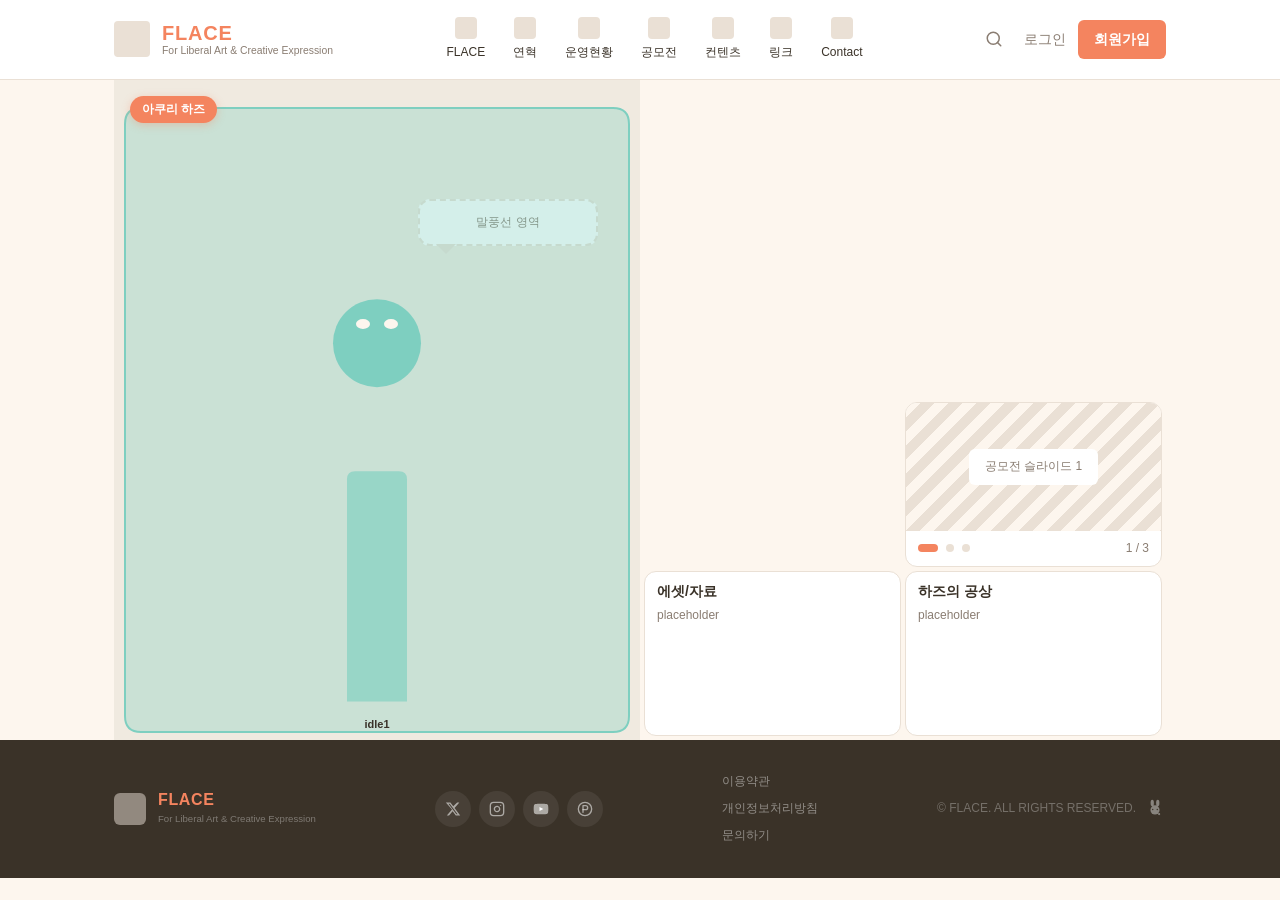
==== commit 403300b8: "fix: 히어로 우측 2x2 그리드 재설계 — 좌상단 빈공간, 우상단 슬라이더, 하단 카드 2개" ====
--- a/index.html
+++ b/index.html
@@ -164,24 +164,22 @@
               </div>
             </div>
 
-            <!-- 하단 2 카드 -->
-            <div class="hero__bottom-cards">
-              <div class="hero-card hero-card--assets">
-                <div class="hero-card__img-wrap">
-                  <img class="hero-card__img" src="assets/images/card_asset.png" alt="에셋/자료"
-                       onerror="this.closest('.hero-card__img-wrap').style.display='none'" loading="lazy">
-                </div>
-                <h3 class="hero-card__title">에셋/자료</h3>
-                <p class="hero-card__desc">placeholder</p>
-              </div>
-              <div class="hero-card hero-card--imagination">
-                <div class="hero-card__img-wrap">
-                  <img class="hero-card__img" src="assets/images/card_haz.png" alt="하즈의 공상"
-                       onerror="this.closest('.hero-card__img-wrap').style.display='none'" loading="lazy">
-                </div>
-                <h3 class="hero-card__title">하즈의 공상</h3>
-                <p class="hero-card__desc">placeholder</p>
-              </div>
+            <!-- 하단 2 카드 (hero__right 직계 자식으로 그리드 배치) -->
+            <div class="hero-card hero-card--assets">
+              <div class="hero-card__img-wrap">
+                <img class="hero-card__img" src="assets/images/card_asset.png" alt="에셋/자료"
+                     onerror="this.closest('.hero-card__img-wrap').style.display='none'" loading="lazy">
+              </div>
+              <h3 class="hero-card__title">에셋/자료</h3>
+              <p class="hero-card__desc">placeholder</p>
+            </div>
+            <div class="hero-card hero-card--imagination">
+              <div class="hero-card__img-wrap">
+                <img class="hero-card__img" src="assets/images/card_haz.png" alt="하즈의 공상"
+                     onerror="this.closest('.hero-card__img-wrap').style.display='none'" loading="lazy">
+              </div>
+              <h3 class="hero-card__title">하즈의 공상</h3>
+              <p class="hero-card__desc">placeholder</p>
             </div>
 
           </div><!-- /hero__right -->
--- a/css/style.css
+++ b/css/style.css
@@ -318,8 +318,9 @@
   z-index: 0;
   background-color: #F0EAE0;
   background-image: url('../assets/background/hero_bg.png');
-  background-size: auto;      /* 원본 비율 유지 */
-  background-repeat: repeat;  /* 타일 반복 */
+  background-size: cover;
+  background-position: center;
+  background-repeat: no-repeat;
 }
 
 /* Layer 1: 말풍선 */
@@ -407,10 +408,12 @@
 
 /* ── 우측: 카드 영역 ── */
 .hero__right {
-  display: flex;
-  flex-direction: column;
-  gap: var(--sp-4);
-  padding: var(--sp-6);
+  display: grid;
+  grid-template-columns: 1fr 1fr;
+  grid-template-rows: 165px 165px;  /* 660px(히어로) / 4 */
+  align-content: end;               /* 카드 2행을 하단에 정렬, 상단 절반은 빈 공간 */
+  gap: 4px;
+  padding: 4px;
   background-color: var(--color-bg);
 }
 
@@ -423,33 +426,40 @@
 }
 
 .hero-card--contest {
-  flex: 1;
+  grid-column: 2;
+  grid-row: 1;
   display: flex;
   flex-direction: column;
-  padding: var(--sp-4);
-}
-
-/* 하단 2 카드 그리드 */
-.hero__bottom-cards {
-  display: grid;
-  grid-template-columns: 1fr 1fr;
-  gap: var(--sp-4);
-  flex-shrink: 0;
-}
-
-.hero-card--assets,
+  overflow: hidden;
+  padding: 0;
+}
+
+
+.hero-card--assets {
+  grid-column: 1;
+  grid-row: 2;
+  display: flex;
+  flex-direction: column;
+  overflow: hidden;
+  padding: 0;
+}
+
 .hero-card--imagination {
-  padding: var(--sp-4);
-  min-height: 120px;
+  grid-column: 2;
+  grid-row: 2;
+  display: flex;
+  flex-direction: column;
+  overflow: hidden;
+  padding: 0;
 }
 
 /* 카드 상단 이미지 영역 */
 .hero-card__img-wrap {
-  margin: calc(-1 * var(--sp-4));   /* 카드 padding 상쇄 → 가장자리까지 채움 */
-  margin-bottom: var(--sp-3);
+  flex: 1;
+  min-height: 0;
+  margin: 0;
   overflow: hidden;
   border-radius: var(--radius-sm) var(--radius-sm) 0 0;
-  aspect-ratio: 16 / 9;
   background-color: var(--color-border);
 }
 
@@ -461,15 +471,18 @@
 }
 
 .hero-card__title {
+  flex-shrink: 0;
   font-size: var(--fs-sm);
   font-weight: 700;
-  margin-bottom: var(--sp-2);
   color: var(--color-text);
+  padding: var(--sp-2) var(--sp-3) 0;
 }
 
 .hero-card__desc {
+  flex-shrink: 0;
   font-size: var(--fs-xs);
   color: var(--color-text-muted);
+  padding: var(--sp-1) var(--sp-3) var(--sp-3);
 }
 
 
@@ -477,20 +490,23 @@
    SLIDER (공모전)
    ============================================= */
 .slider__viewport {
+  flex: 1;
+  min-height: 0;
   overflow: hidden;
-  border-radius: var(--radius-sm);
-  flex: 1;
+  border-radius: var(--radius-sm) var(--radius-sm) 0 0;
 }
 
 .slider__track {
   display: flex;
+  height: 100%;
   transition: transform 0.45s cubic-bezier(0.4, 0, 0.2, 1);
 }
 
 .slider__slide {
   position: relative;   /* slide__img absolute 기준점 */
   flex: 0 0 100%;
-  min-height: 160px;
+  height: 100%;
+  min-height: 0;
 }
 
 /* 슬라이드 placeholder */
@@ -529,10 +545,11 @@
 
 /* 컨트롤 */
 .slider__controls {
+  flex-shrink: 0;
   display: flex;
   align-items: center;
   justify-content: space-between;
-  margin-top: var(--sp-3);
+  padding: var(--sp-2) var(--sp-3);
 }
 
 .slider__dots {
@@ -1187,20 +1204,36 @@
     z-index: 3;
   }
 
-  /* 우측 카드 영역: 세로 스택 */
+  /* 우측 카드 영역: 모바일에서 세로 flex 스택으로 리셋 */
   .hero__right {
-    padding: var(--sp-4);
-    gap: var(--sp-4);
+    display: flex;
+    flex-direction: column;
+    align-content: unset;
+    gap: var(--sp-3);
+    padding: var(--sp-3);
   }
 
   .hero-card--contest {
-    flex: unset;
+    grid-column: unset;
+    grid-row: unset;
     min-height: 200px;
   }
 
-  /* 하단 카드: 공모전 → 에셋/자료 → 하즈의 공상 순서로 세로 */
-  .hero__bottom-cards {
-    grid-template-columns: 1fr;
+  .hero-card--assets {
+    grid-column: unset;
+    grid-row: unset;
+    min-height: 120px;
+  }
+
+  .hero-card--imagination {
+    grid-column: unset;
+    grid-row: unset;
+    min-height: 120px;
+  }
+
+  /* 모바일 카드 이미지 영역 최소 높이 */
+  .hero-card__img-wrap {
+    min-height: 100px;
   }
 
   /* ── Sections ── */
